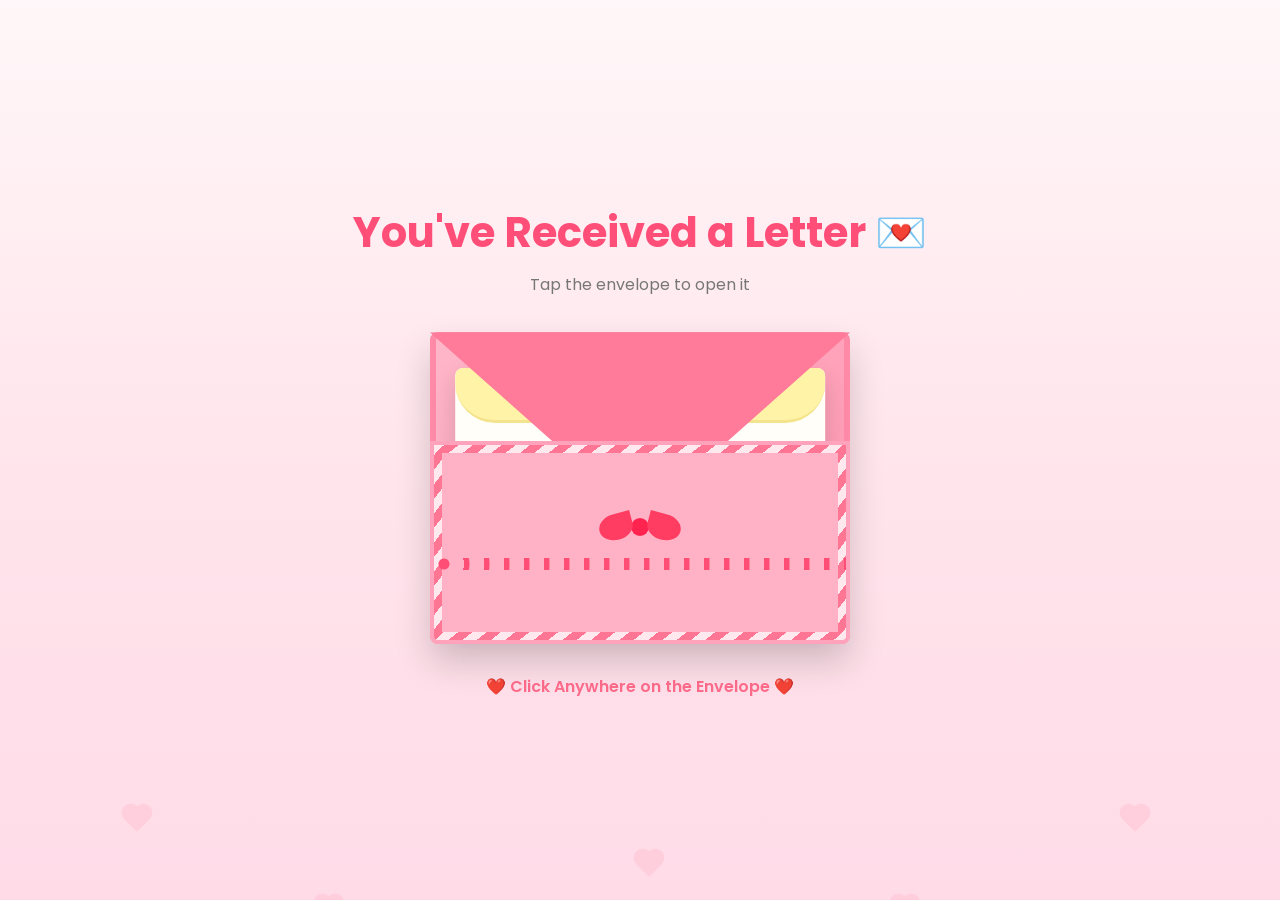
==== index.html @ 0c4f485d "Add files via upload" ====
<!DOCTYPE html>
<html lang="en">
<head>
    <meta charset="UTF-8">
    <meta name="viewport" content="width=device-width, initial-scale=1.0">
    <title>Open My Letter ❤️</title>

    <!-- Google Font -->
    <link href="https://fonts.googleapis.com/css2?family=Poppins:wght@300;400;600&display=swap" rel="stylesheet">

    <!-- CSS -->
    <link rel="stylesheet" href="style.css">
</head>
<body>

    <!-- Background Decorations -->
    <div class="background-hearts">
        <span></span>
        <span></span>
        <span></span>
        <span></span>
        <span></span>
    </div>

    <!-- Main Container -->
    <main class="container">

        <!-- Title -->
        <h1 class="title">
            You've Received a Letter 💌
        </h1>

        <p class="subtitle">
            Tap the envelope to open it
        </p>

        <!-- Envelope -->
        <div class="envelope-wrapper">

            <div class="envelope" id="envelope">

                <!-- Back -->
                <div class="envelope-back"></div>

                <!-- Letter -->
                <div class="letter">

                    <div class="paper">

                        <div class="paper-top"></div>

                        <div class="paper-content">

                            <h2>For You ❤️</h2>

                            <p>
                                A special letter is waiting for you...
                            </p>

                        </div>

                    </div>

                </div>

                <!-- Flap -->
                <div class="flap"></div>

                <!-- Front -->
                <div class="front">

                    <!-- Ribbon -->
                    <div class="bow">
                        <div class="left-loop"></div>
                        <div class="center-knot"></div>
                        <div class="right-loop"></div>
                    </div>

                    <!-- Decorative Wave -->
                    <div class="wave"></div>

                </div>

            </div>

        </div>

        <p class="click-text">
            ❤️ Click Anywhere on the Envelope ❤️
        </p>

    </main>

    <!-- Floating Hearts (Generated by JS later) -->
    <div id="hearts-container"></div>

    <!-- Audio (Optional) -->
    <!--
    <audio id="bgMusic" loop>
        <source src="music/love.mp3" type="audio/mp3">
    </audio>
    -->

    <!-- Javascript -->
    <script src="script.js"></script>

</body>
</html>
---- style.css ----
/* ===========================
   RESET
=========================== */

*{
    margin:0;
    padding:0;
    box-sizing:border-box;
}

body{
    font-family:'Poppins',sans-serif;
    min-height:100vh;
    display:flex;
    justify-content:center;
    align-items:center;
    overflow:hidden;
    background:linear-gradient(180deg,#fff7f9,#ffe5ec,#ffdbe8);
}

/* ===========================
   BACKGROUND HEARTS
=========================== */

.background-hearts{
    position:fixed;
    inset:0;
    pointer-events:none;
    z-index:0;
}

.background-hearts span{
    position:absolute;
    width:18px;
    height:18px;
    background:#ff6b8b;
    transform:rotate(45deg);
    opacity:.12;
    animation:float 12s linear infinite;
}

.background-hearts span::before,
.background-hearts span::after{
    content:"";
    position:absolute;
    width:18px;
    height:18px;
    background:#ff6b8b;
    border-radius:50%;
}

.background-hearts span::before{
    left:-9px;
}

.background-hearts span::after{
    top:-9px;
}

.background-hearts span:nth-child(1){
    left:10%;
    top:90%;
    animation-delay:0s;
}

.background-hearts span:nth-child(2){
    left:25%;
    top:100%;
    animation-delay:2s;
}

.background-hearts span:nth-child(3){
    left:50%;
    top:95%;
    animation-delay:4s;
}

.background-hearts span:nth-child(4){
    left:70%;
    top:100%;
    animation-delay:6s;
}

.background-hearts span:nth-child(5){
    left:88%;
    top:90%;
    animation-delay:8s;
}

@keyframes float{

    from{
        transform:translateY(0) rotate(45deg);
        opacity:.15;
    }

    to{
        transform:translateY(-120vh) rotate(405deg);
        opacity:0;
    }

}

/* ===========================
   TEXT
=========================== */

.container{
    position:relative;
    z-index:2;
    text-align:center;
    padding:20px;
}

.title{
    color:#ff4f79;
    font-size:clamp(1.8rem,4vw,2.6rem);
    margin-bottom:8px;
}

.subtitle{
    color:#777;
    margin-bottom:35px;
}

.click-text{
    margin-top:30px;
    color:#ff6b8b;
    font-weight:600;
}

/* ===========================
   ENVELOPE
=========================== */

.envelope-wrapper{

    display:flex;
    justify-content:center;
    align-items:center;

}

.envelope{

    position:relative;

    width:min(88vw,420px);
    aspect-ratio:1.35;

    cursor:pointer;

    perspective:1200px;

}

/* ===========================
   BACK OF ENVELOPE
=========================== */

.envelope-back{

    position:absolute;
    inset:0;

    border-radius:8px;

    background:linear-gradient(
        135deg,
        #ffb6c9,
        #ff95b0
    );

    border:6px solid #ff8aa7;

    box-shadow:
    0 18px 35px rgba(0,0,0,.18);

}

/* ===========================
   LETTER
=========================== */

.letter{

    position:absolute;

    left:50%;
    bottom:20px;

    transform:translateX(-50%);

    width:88%;
    height:82%;

    display:flex;
    justify-content:center;
    align-items:flex-end;

    z-index:2;

}

.paper{

    width:100%;
    height:100%;

    background:#fffef8;

    border-radius:8px;

    overflow:hidden;

    box-shadow:
    0 10px 25px rgba(0,0,0,.15);

}

/* top paper */

.paper-top{

    height:55px;

    background:#fff3a8;

    border-bottom:3px solid #f4e48d;

    border-radius:0 0 40px 40px;
}

.paper-content{

    padding:22px;

}

.paper-content h2{

    color:#ff5478;

    margin-bottom:12px;

}

.paper-content p{

    color:#777;

    line-height:1.7;

}

/* ===========================
   FLAP
=========================== */

.flap{

    position:absolute;

    top:0;

    left:0;

    width:100%;
    height:60%;

    background:#ff7b99;

    clip-path:polygon(
        0 0,
        100% 0,
        50% 100%
    );

    transform-origin:top;

    z-index:5;

    transition:1.8s ease;

}

/* ===========================
   FRONT COVER
=========================== */

.front{

    position:absolute;

    bottom:0;

    width:100%;
    height:65%;

    background:#ffb1c5;

    border:4px solid #ffa2bb;

    border-radius:0 0 8px 8px;

    z-index:6;

    overflow:hidden;

}

/* ===========================
   WAVE
=========================== */

.wave{

    position:absolute;

    width:100%;
    height:12px;

    top:58%;

    background:repeating-radial-gradient(
        circle at 10px,
        #ff4e75 0 5px,
        transparent 6px 20px
    );

}

/* ===========================
   BOW
=========================== */

.bow{

    position:absolute;

    left:50%;
    top:42%;

    transform:translate(-50%,-50%);

    display:flex;
    align-items:center;

}

.left-loop,
.right-loop{

    width:34px;
    height:26px;

    background:#ff3d63;

}

.left-loop{

    border-radius:100% 0 100% 100%;
    transform:rotate(-15deg);

}

.right-loop{

    border-radius:0 100% 100% 100%;
    transform:rotate(15deg);

}

.center-knot{

    width:18px;
    height:18px;

    background:#ff234f;

    border-radius:50%;

    margin:0 -2px;

}

/* ===========================
   STRIPED BORDER
=========================== */

.front::before{

    content:"";

    position:absolute;

    inset:0;

    border:8px solid transparent;

    border-image:
    repeating-linear-gradient(
        -45deg,
        white 0 10px,
        #ff5d7f 10px 20px
    ) 10;

    pointer-events:none;

    opacity:.7;

}

/* ===========================
   OPEN STATE
=========================== */

.envelope.open .flap{

    transform:rotateX(180deg);

}

.envelope.open .letter{

    transform:
        translateX(-50%)
        translateY(-120px);

    transition:1.8s ease;

}

/* ===========================
   MOBILE
=========================== */

@media(max-width:600px){

.title{

    font-size:1.6rem;

}

.subtitle{

    font-size:.95rem;

}

.click-text{

    font-size:.9rem;

}

.envelope{

    width:320px;

}

}
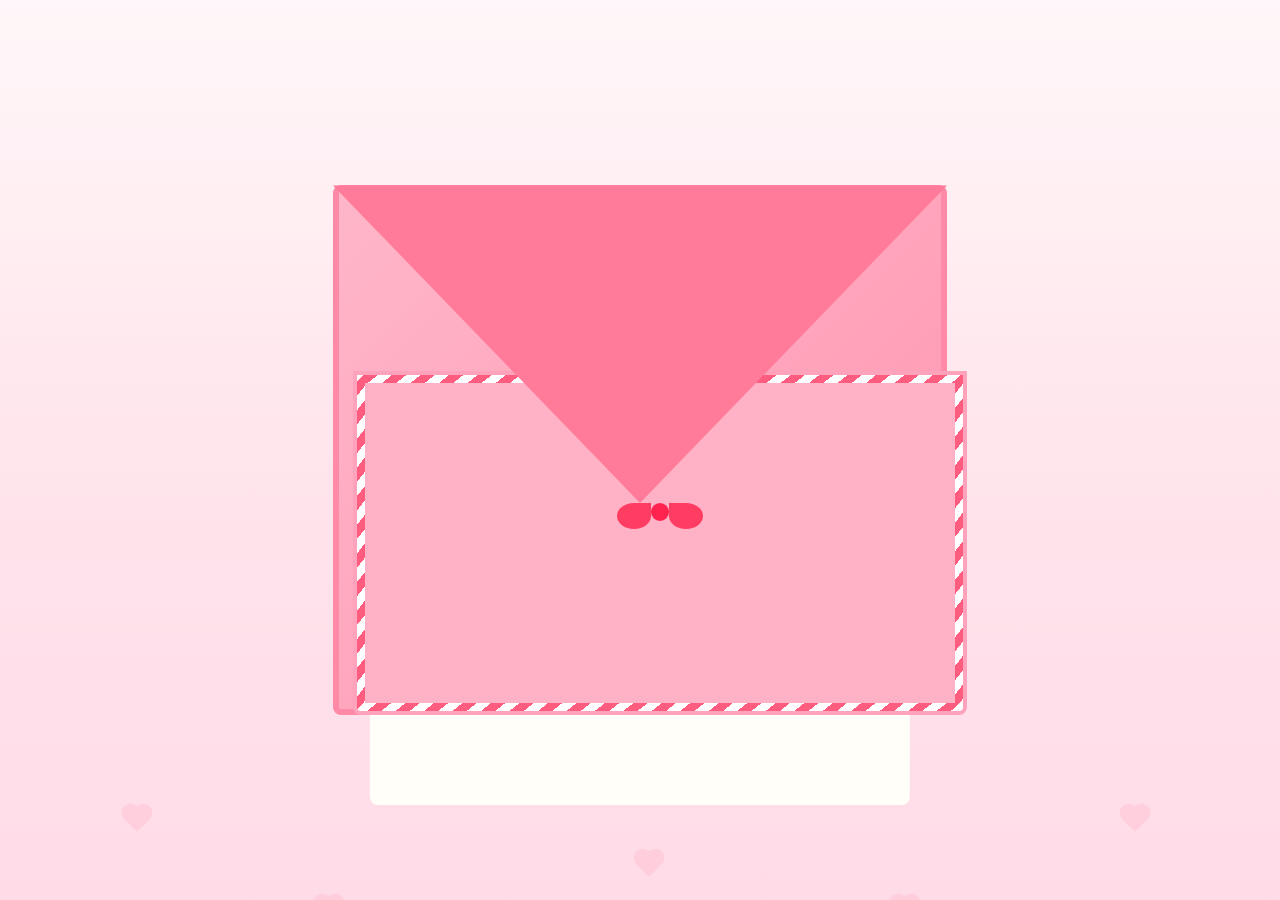
==== commit 9ca7cd6e: "Update index.html" ====
--- a/index.html
+++ b/index.html
@@ -35,9 +35,41 @@
         </p>
 
         <!-- Envelope -->
-        <div class="envelope-wrapper">
+       <div class="envelope-wrapper">
 
-            <div class="envelope" id="envelope">
+    <div class="envelope" id="envelope">
+
+        <!-- Letter -->
+        <div class="letter">
+
+            <div class="paper">
+
+                <h2>For You ❤️</h2>
+
+                <p>
+                    A special letter is waiting for you...
+                </p>
+
+            </div>
+
+        </div>
+
+
+        <!-- Back -->
+        <div class="back"></div>
+
+
+        <!-- Flap -->
+        <div class="flap"></div>
+
+
+        <!-- Front -->
+        <div class="front"></div>
+
+
+    </div>
+
+</div>
 
                 <!-- Back -->
                 <div class="envelope-back"></div>
@@ -105,4 +137,4 @@
     <script src="script.js"></script>
 
 </body>
-</html>+</html>
--- a/style.css
+++ b/style.css
@@ -18,6 +18,7 @@
     background:linear-gradient(180deg,#fff7f9,#ffe5ec,#ffdbe8);
 }
 
+
 /* ===========================
    BACKGROUND HEARTS
 =========================== */
@@ -57,10 +58,10 @@
     top:-9px;
 }
 
+
 .background-hearts span:nth-child(1){
     left:10%;
     top:90%;
-    animation-delay:0s;
 }
 
 .background-hearts span:nth-child(2){
@@ -87,11 +88,11 @@
     animation-delay:8s;
 }
 
+
 @keyframes float{
 
     from{
         transform:translateY(0) rotate(45deg);
-        opacity:.15;
     }
 
     to{
@@ -100,6 +101,7 @@
     }
 
 }
+
 
 /* ===========================
    TEXT
@@ -115,7 +117,6 @@
 .title{
     color:#ff4f79;
     font-size:clamp(1.8rem,4vw,2.6rem);
-    margin-bottom:8px;
 }
 
 .subtitle{
@@ -129,17 +130,16 @@
     font-weight:600;
 }
 
+
 /* ===========================
    ENVELOPE
 =========================== */
 
 .envelope-wrapper{
-
     display:flex;
     justify-content:center;
-    align-items:center;
-
-}
+}
+
 
 .envelope{
 
@@ -154,18 +154,20 @@
 
 }
 
-/* ===========================
-   BACK OF ENVELOPE
-=========================== */
+
+/* ===========================
+   BACK
+=========================== */
+
 
 .envelope-back{
 
     position:absolute;
+
     inset:0;
 
-    border-radius:8px;
-
-    background:linear-gradient(
+    background:
+    linear-gradient(
         135deg,
         #ffb6c9,
         #ff95b0
@@ -173,38 +175,55 @@
 
     border:6px solid #ff8aa7;
 
-    box-shadow:
-    0 18px 35px rgba(0,0,0,.18);
-
-}
+    border-radius:8px;
+
+}
+
+
 
 /* ===========================
    LETTER
 =========================== */
 
+
 .letter{
 
     position:absolute;
 
     left:50%;
-    bottom:20px;
-
-    transform:translateX(-50%);
+
+    bottom:0;
 
     width:88%;
-    height:82%;
+
+    height:70%;
+
+
+    transform:
+    translateX(-50%)
+    translateY(90px);
+
 
     display:flex;
+
     justify-content:center;
+
     align-items:flex-end;
 
-    z-index:2;
-
-}
+
+    z-index:3;
+
+
+    transition:
+    transform 1.8s cubic-bezier(.25,1,.5,1);
+
+}
+
 
 .paper{
 
     width:100%;
+
     height:100%;
 
     background:#fffef8;
@@ -213,12 +232,13 @@
 
     overflow:hidden;
 
-    box-shadow:
-    0 10px 25px rgba(0,0,0,.15);
-
-}
-
-/* top paper */
+}
+
+
+/* ===========================
+   PAPER CONTENT
+=========================== */
+
 
 .paper-top{
 
@@ -226,10 +246,8 @@
 
     background:#fff3a8;
 
-    border-bottom:3px solid #f4e48d;
-
-    border-radius:0 0 40px 40px;
-}
+}
+
 
 .paper-content{
 
@@ -237,26 +255,27 @@
 
 }
 
+
 .paper-content h2{
 
     color:#ff5478;
 
-    margin-bottom:12px;
-
-}
+}
+
 
 .paper-content p{
 
     color:#777;
 
-    line-height:1.7;
-
-}
+}
+
+
 
 /* ===========================
    FLAP
 =========================== */
 
+
 .flap{
 
     position:absolute;
@@ -265,10 +284,14 @@
 
     left:0;
 
+
     width:100%;
+
     height:60%;
 
+
     background:#ff7b99;
+
 
     clip-path:polygon(
         0 0,
@@ -276,17 +299,24 @@
         50% 100%
     );
 
+
     transform-origin:top;
 
-    z-index:5;
-
-    transition:1.8s ease;
-
-}
-
-/* ===========================
-   FRONT COVER
-=========================== */
+
+    z-index:6;
+
+
+    transition:
+    transform 1.2s ease;
+
+}
+
+
+
+/* ===========================
+   FRONT
+=========================== */
+
 
 .front{
 
@@ -295,99 +325,26 @@
     bottom:0;
 
     width:100%;
+
     height:65%;
 
+
     background:#ffb1c5;
 
+
     border:4px solid #ffa2bb;
 
+
     border-radius:0 0 8px 8px;
 
-    z-index:6;
+
+    z-index:4;
 
     overflow:hidden;
 
 }
 
-/* ===========================
-   WAVE
-=========================== */
-
-.wave{
-
-    position:absolute;
-
-    width:100%;
-    height:12px;
-
-    top:58%;
-
-    background:repeating-radial-gradient(
-        circle at 10px,
-        #ff4e75 0 5px,
-        transparent 6px 20px
-    );
-
-}
-
-/* ===========================
-   BOW
-=========================== */
-
-.bow{
-
-    position:absolute;
-
-    left:50%;
-    top:42%;
-
-    transform:translate(-50%,-50%);
-
-    display:flex;
-    align-items:center;
-
-}
-
-.left-loop,
-.right-loop{
-
-    width:34px;
-    height:26px;
-
-    background:#ff3d63;
-
-}
-
-.left-loop{
-
-    border-radius:100% 0 100% 100%;
-    transform:rotate(-15deg);
-
-}
-
-.right-loop{
-
-    border-radius:0 100% 100% 100%;
-    transform:rotate(15deg);
-
-}
-
-.center-knot{
-
-    width:18px;
-    height:18px;
-
-    background:#ff234f;
-
-    border-radius:50%;
-
-    margin:0 -2px;
-
-}
-
-/* ===========================
-   STRIPED BORDER
-=========================== */
+
 
 .front::before{
 
@@ -398,6 +355,7 @@
     inset:0;
 
     border:8px solid transparent;
+
 
     border-image:
     repeating-linear-gradient(
@@ -406,60 +364,104 @@
         #ff5d7f 10px 20px
     ) 10;
 
-    pointer-events:none;
-
-    opacity:.7;
-
-}
-
-/* ===========================
-   OPEN STATE
-=========================== */
+}
+
+
+
+/* ===========================
+   BOW
+=========================== */
+
+
+.bow{
+
+    position:absolute;
+
+    left:50%;
+
+    top:42%;
+
+    transform:translate(-50%,-50%);
+
+    display:flex;
+
+}
+
+
+.left-loop,
+.right-loop{
+
+    width:34px;
+    height:26px;
+
+    background:#ff3d63;
+
+}
+
+
+.left-loop{
+
+    border-radius:100% 0 100% 100%;
+
+}
+
+
+.right-loop{
+
+    border-radius:0 100% 100% 100%;
+
+}
+
+
+.center-knot{
+
+    width:18px;
+
+    height:18px;
+
+    background:#ff234f;
+
+    border-radius:50%;
+
+}
+
+
+
+/* ===========================
+   OPEN ANIMATION
+=========================== */
+
 
 .envelope.open .flap{
 
-    transform:rotateX(180deg);
-
-}
-
-.envelope.open .letter{
-
     transform:
-        translateX(-50%)
-        translateY(-120px);
-
-    transition:1.8s ease;
-
-}
-
-/* ===========================
-   MOBILE
-=========================== */
+    rotateX(180deg);
+
+}
+
+
+
+.envelope.open.show-letter .letter{
+
+    transform:
+    translateX(-50%)
+    translateY(-110px);
+
+}
+
+
+
+/* ===========================
+ MOBILE
+=========================== */
+
 
 @media(max-width:600px){
 
-.title{
-
-    font-size:1.6rem;
-
-}
-
-.subtitle{
-
-    font-size:.95rem;
-
-}
-
-.click-text{
-
-    font-size:.9rem;
-
-}
-
 .envelope{
 
     width:320px;
 
 }
 
-}+}
